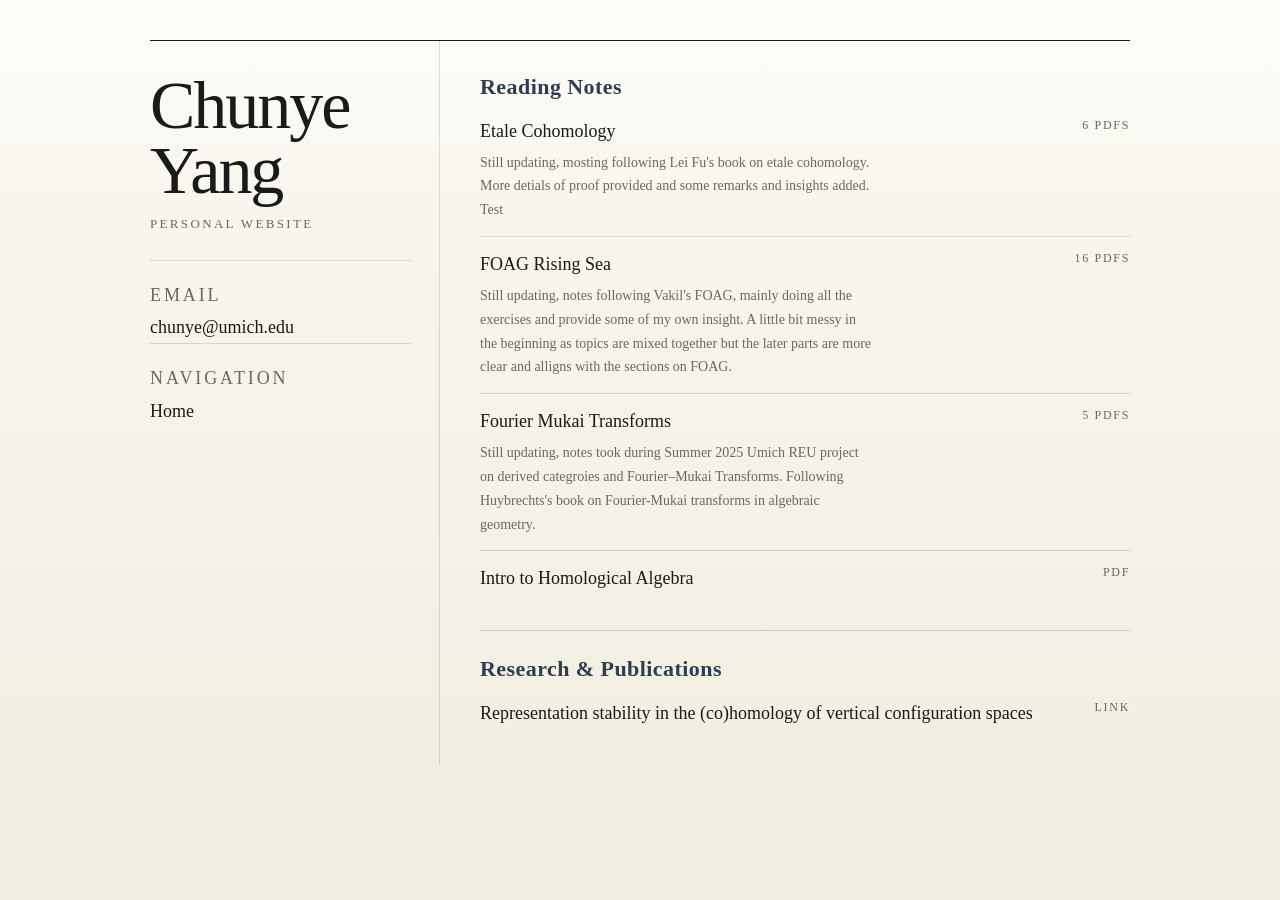
==== index.html @ 8c73e662 "new content:" ====
<!doctype html>
<html lang="en">
  <head>
    <meta charset="utf-8">
    <meta name="viewport" content="width=device-width, initial-scale=1">
    <title>Chunye Yang | Personal Website</title>
    <link rel="stylesheet" href="styles.css">
  </head>
  <body>
    <main class="page">
      <aside class="page-aside">
        <h1 class="site-name">Chunye Yang</h1>
        <p class="site-role">Personal Website</p>

        <div class="contact-block">
          <p class="label">Email</p>
          <p><a href="mailto:chunye@umich.edu">chunye@umich.edu</a></p>
        </div>

        <div class="contact-block">
          <p class="label">Navigation</p>
          <p><a href="index.html">Home</a></p>
        </div>
      </aside>

      <section class="page-content">
        <div class="panel">
          <h2 class="section-title">Reading Notes</h2>
          <ul class="topic-list">
            <li>
              <div class="topic-main">
                <div class="topic-link-row">
                  <a class="topic-link" href="topics/reading-notes--etale-cohomology.html">Etale Cohomology</a>
                </div>

                <p class="item-description">Still updating, mosting following Lei Fu&#x27;s book on etale cohomology. More detials of proof provided and some remarks and insights added. Test</p>
              </div>
              <span class="topic-meta">6 PDFs</span>
            </li>
            <li>
              <div class="topic-main">
                <div class="topic-link-row">
                  <a class="topic-link" href="topics/reading-notes--foag-rising-sea.html">FOAG Rising Sea</a>
                </div>

                <p class="item-description">Still updating, notes following Vakil&#x27;s FOAG, mainly doing all the exercises and provide some of my own insight. A little bit messy in the beginning as topics are mixed together but the later parts are more clear and alligns with the sections on FOAG.</p>
              </div>
              <span class="topic-meta">16 PDFs</span>
            </li>
            <li>
              <div class="topic-main">
                <div class="topic-link-row">
                  <a class="topic-link" href="topics/reading-notes--fourier-mukai-transforms.html">Fourier Mukai Transforms</a>
                </div>

                <p class="item-description">Still updating, notes took during Summer 2025 Umich REU project on derived categroies and Fourier–Mukai Transforms. Following Huybrechts&#x27;s book on Fourier-Mukai transforms in algebraic geometry.</p>
              </div>
              <span class="topic-meta">5 PDFs</span>
            </li>
            <li>
              <div class="topic-main">
                <div class="topic-link-row">
                  <a class="topic-link" href="docs/Intro%20to%20Homological%20Algebra/Intro%20to%20Homological%20Algebra.pdf" target="_blank" rel="noopener">Intro to Homological Algebra</a>
                </div>

              </div>
              <span class="topic-meta">PDF</span>
            </li>
          </ul>
        </div>
        <div class="panel">
          <h2 class="section-title">Research &amp; Publications</h2>
          <ul class="topic-list">
            <li>
              <div class="topic-main">
                <div class="topic-link-row">
                  <a class="topic-link" href="https://arxiv.org/abs/2412.01128" target="_blank" rel="noopener">Representation stability in the (co)homology of vertical configuration spaces</a>
                </div>

              </div>
              <span class="topic-meta">Link</span>
            </li>
          </ul>
        </div>
      </section>
    </main>
  </body>
</html>
---- styles.css ----
:root {
  color-scheme: light;
  --paper: #faf8f1;
  --paper-deep: #f0ecdf;
  --ink: #1a1a1a;
  --muted: #6b685f;
  --line: rgba(26, 26, 26, 0.14);
  --accent: #2e3d4f;
}

* {
  box-sizing: border-box;
}

body {
  margin: 0;
  min-height: 100vh;
  padding: 40px 24px;
  background:
    linear-gradient(180deg, rgba(255, 255, 255, 0.55), transparent 24%),
    linear-gradient(180deg, var(--paper) 0%, var(--paper-deep) 100%);
  color: var(--ink);
  font-family: "Iowan Old Style", "Palatino Linotype", "Book Antiqua", Georgia, serif;
}

a {
  color: inherit;
  text-decoration: none;
}

a:hover {
  color: var(--accent);
}

.page {
  width: min(980px, 100%);
  margin: 0 auto;
  display: grid;
  grid-template-columns: minmax(220px, 290px) minmax(0, 1fr);
  border-top: 1px solid var(--ink);
  animation: settle 560ms ease-out both;
}

.page-aside {
  padding: 32px 28px 32px 0;
  border-right: 1px solid var(--line);
}

.page-content {
  padding: 32px 0 0 40px;
}

.site-name {
  margin: 0 0 12px;
  font-size: clamp(40px, 6vw, 68px);
  line-height: 0.96;
  letter-spacing: -0.03em;
  font-weight: 400;
}

.site-role {
  margin: 0 0 28px;
  color: var(--muted);
  font-size: 13px;
  letter-spacing: 0.18em;
  text-transform: uppercase;
}

.contact-block {
  padding-top: 18px;
  border-top: 1px solid var(--line);
}

.label {
  margin: 0 0 8px;
  color: var(--muted);
  font-size: 12px;
  letter-spacing: 0.16em;
  text-transform: uppercase;
}

.contact-block p,
.intro,
.page-footer {
  margin: 0;
  line-height: 1.8;
}

.contact-block p {
  font-size: 18px;
}

.intro {
  max-width: 56ch;
  margin-bottom: 40px;
  color: var(--muted);
  font-size: 18px;
}

.panel {
  padding: 24px 0;
  border-top: 1px solid var(--line);
}

.panel:first-of-type {
  padding-top: 0;
  border-top: 0;
}

.section-note {
  margin: 0;
  color: var(--muted);
  font-size: 16px;
  line-height: 1.8;
}

.section-title,
.page-title {
  margin: 0 0 16px;
  letter-spacing: 0.02em;
}

.section-title {
  color: var(--accent);
  font-size: 22px;
  font-weight: 700;
  line-height: 1.3;
}

.page-title {
  font-weight: 400;
  font-size: clamp(28px, 4vw, 40px);
  line-height: 1.1;
}

.topic-list,
.document-list {
  margin: 0;
  padding: 0;
  list-style: none;
}

.topic-list li,
.document-list li {
  display: flex;
  justify-content: space-between;
  gap: 16px;
  align-items: flex-start;
  padding: 14px 0;
  border-top: 1px solid var(--line);
}

.topic-list li:first-child,
.document-list li:first-child {
  border-top: 0;
  padding-top: 0;
}

.topic-main {
  min-width: 0;
}

.topic-link,
.document-link {
  font-size: 18px;
  line-height: 1.5;
}

.item-description {
  margin: 6px 0 0;
  max-width: 56ch;
  color: var(--muted);
  font-size: 14px;
  line-height: 1.7;
}

.topic-link-row,
.page-title-row {
  display: flex;
  flex-wrap: wrap;
  gap: 10px 12px;
  align-items: center;
}

.topic-meta,
.document-meta,
.aux-link,
.breadcrumbs {
  color: var(--muted);
  font-size: 12px;
  letter-spacing: 0.14em;
  text-transform: uppercase;
}

.aux-link {
  display: inline-block;
  padding: 3px 8px;
  border: 1px solid var(--line);
}

.breadcrumbs {
  margin: 0 0 18px;
}

.page-footer {
  margin-top: 26px;
  color: var(--muted);
  font-size: 14px;
}

.page-description {
  margin-bottom: 24px;
}

@keyframes settle {
  from {
    opacity: 0;
    transform: translateY(16px);
  }

  to {
    opacity: 1;
    transform: translateY(0);
  }
}

@media (max-width: 780px) {
  body {
    padding: 24px 18px;
  }

  .page {
    grid-template-columns: 1fr;
  }

  .page-aside {
    padding: 24px 0 28px;
    border-right: 0;
    border-bottom: 1px solid var(--line);
  }

  .page-content {
    padding: 28px 0 0;
  }

  .topic-list li,
  .document-list li {
    flex-direction: column;
    align-items: flex-start;
    gap: 6px;
  }
}
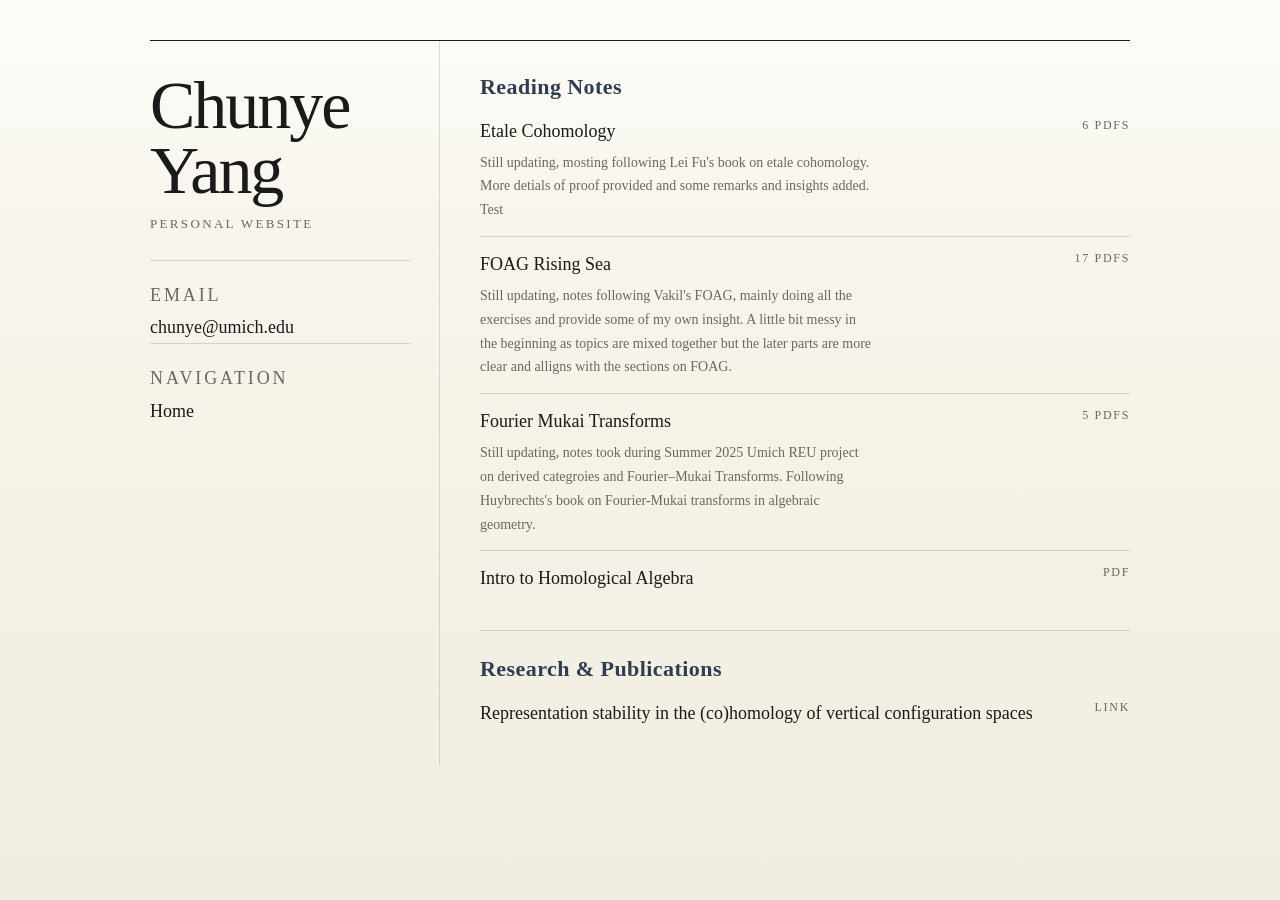
==== commit a627a5ca: "new content:" ====
--- a/index.html
+++ b/index.html
@@ -45,7 +45,7 @@
 
                 <p class="item-description">Still updating, notes following Vakil&#x27;s FOAG, mainly doing all the exercises and provide some of my own insight. A little bit messy in the beginning as topics are mixed together but the later parts are more clear and alligns with the sections on FOAG.</p>
               </div>
-              <span class="topic-meta">16 PDFs</span>
+              <span class="topic-meta">17 PDFs</span>
             </li>
             <li>
               <div class="topic-main">
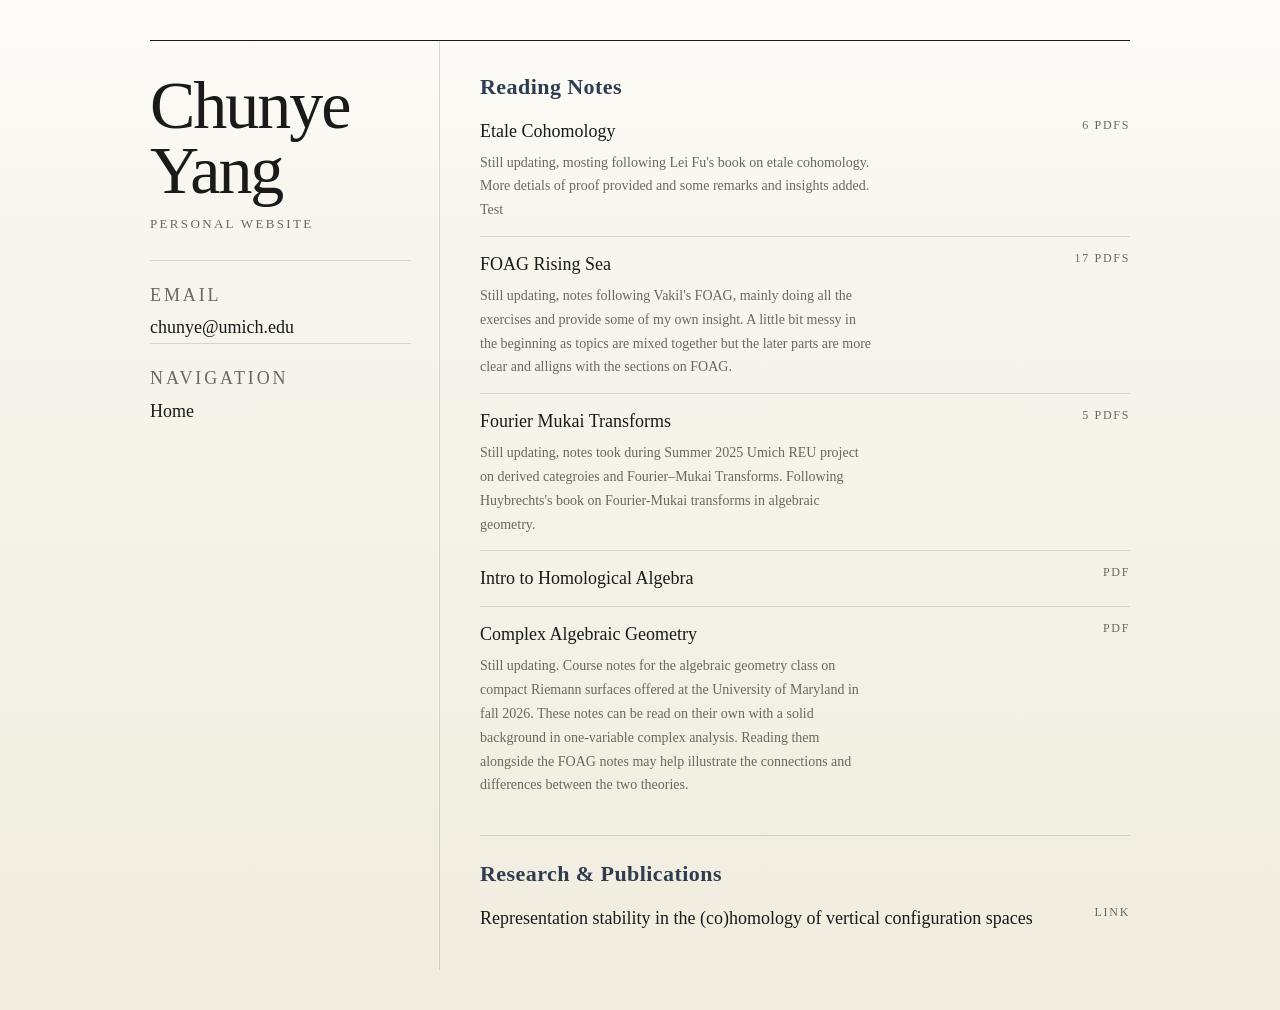
==== commit b279a4ba: "new content:" ====
--- a/index.html
+++ b/index.html
@@ -66,6 +66,16 @@
               </div>
               <span class="topic-meta">PDF</span>
             </li>
+            <li>
+              <div class="topic-main">
+                <div class="topic-link-row">
+                  <a class="topic-link" href="docs/Compact%20Riemann%20Surface/Algebraic%20Geometry%20on%20Compact%20Riemann%20Surfaces%20Notes.pdf" target="_blank" rel="noopener">Complex Algebraic Geometry</a>
+                </div>
+
+                <p class="item-description">Still updating. Course notes for the algebraic geometry class on compact Riemann surfaces offered at the University of Maryland in fall 2026. These notes can be read on their own with a solid background in one-variable complex analysis. Reading them alongside the FOAG notes may help illustrate the connections and differences between the two theories.</p>
+              </div>
+              <span class="topic-meta">PDF</span>
+            </li>
           </ul>
         </div>
         <div class="panel">
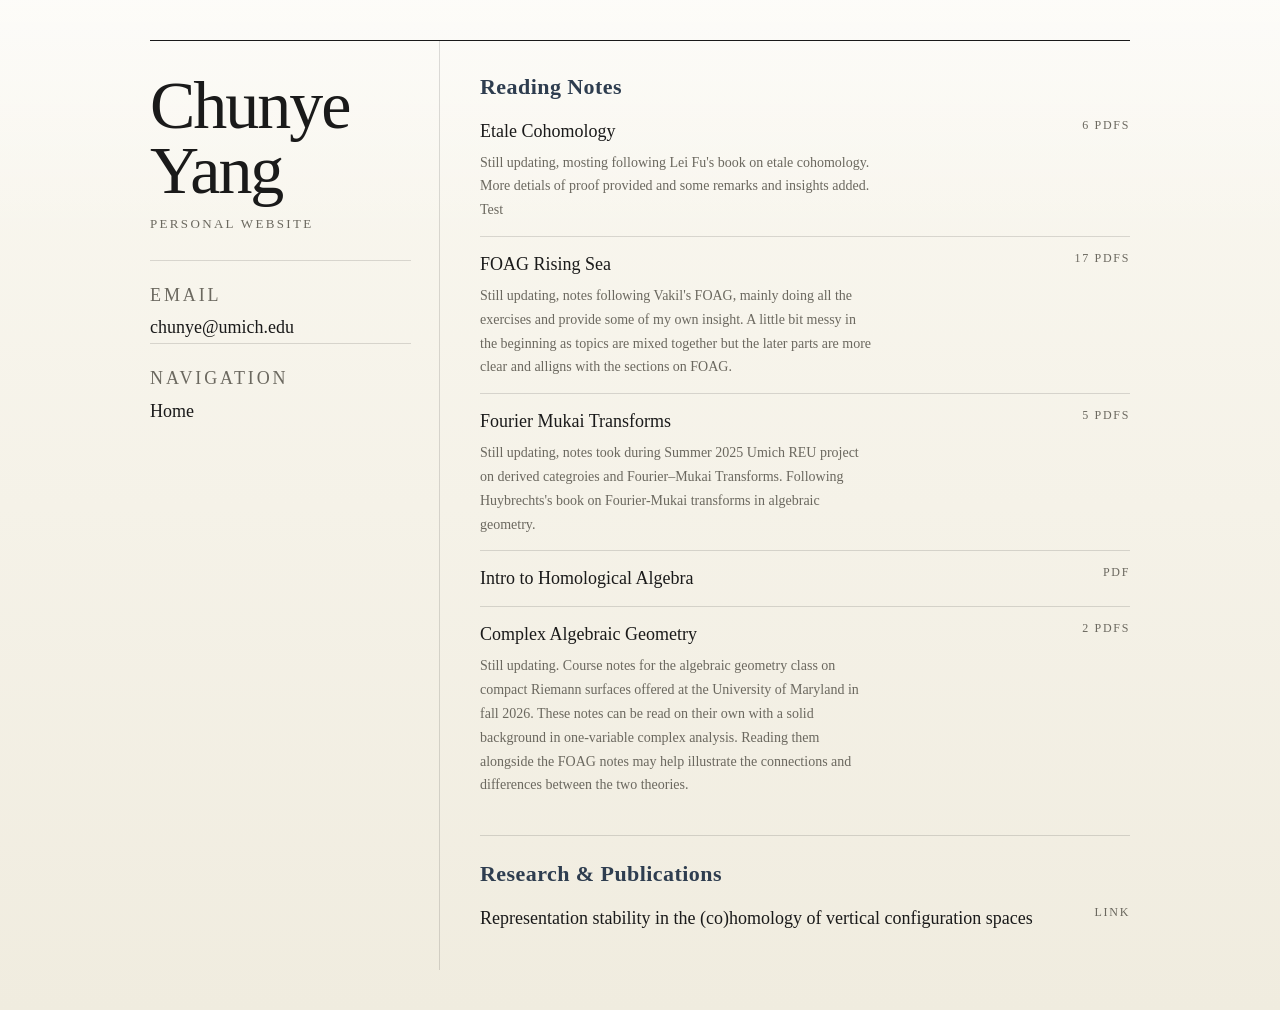
==== commit 757d5f33: "new content:" ====
--- a/index.html
+++ b/index.html
@@ -69,12 +69,12 @@
             <li>
               <div class="topic-main">
                 <div class="topic-link-row">
-                  <a class="topic-link" href="docs/Compact%20Riemann%20Surface/Algebraic%20Geometry%20on%20Compact%20Riemann%20Surfaces%20Notes.pdf" target="_blank" rel="noopener">Complex Algebraic Geometry</a>
+                  <a class="topic-link" href="topics/reading-notes--complex-algebraic-geometry.html">Complex Algebraic Geometry</a>
                 </div>
 
                 <p class="item-description">Still updating. Course notes for the algebraic geometry class on compact Riemann surfaces offered at the University of Maryland in fall 2026. These notes can be read on their own with a solid background in one-variable complex analysis. Reading them alongside the FOAG notes may help illustrate the connections and differences between the two theories.</p>
               </div>
-              <span class="topic-meta">PDF</span>
+              <span class="topic-meta">2 PDFs</span>
             </li>
           </ul>
         </div>
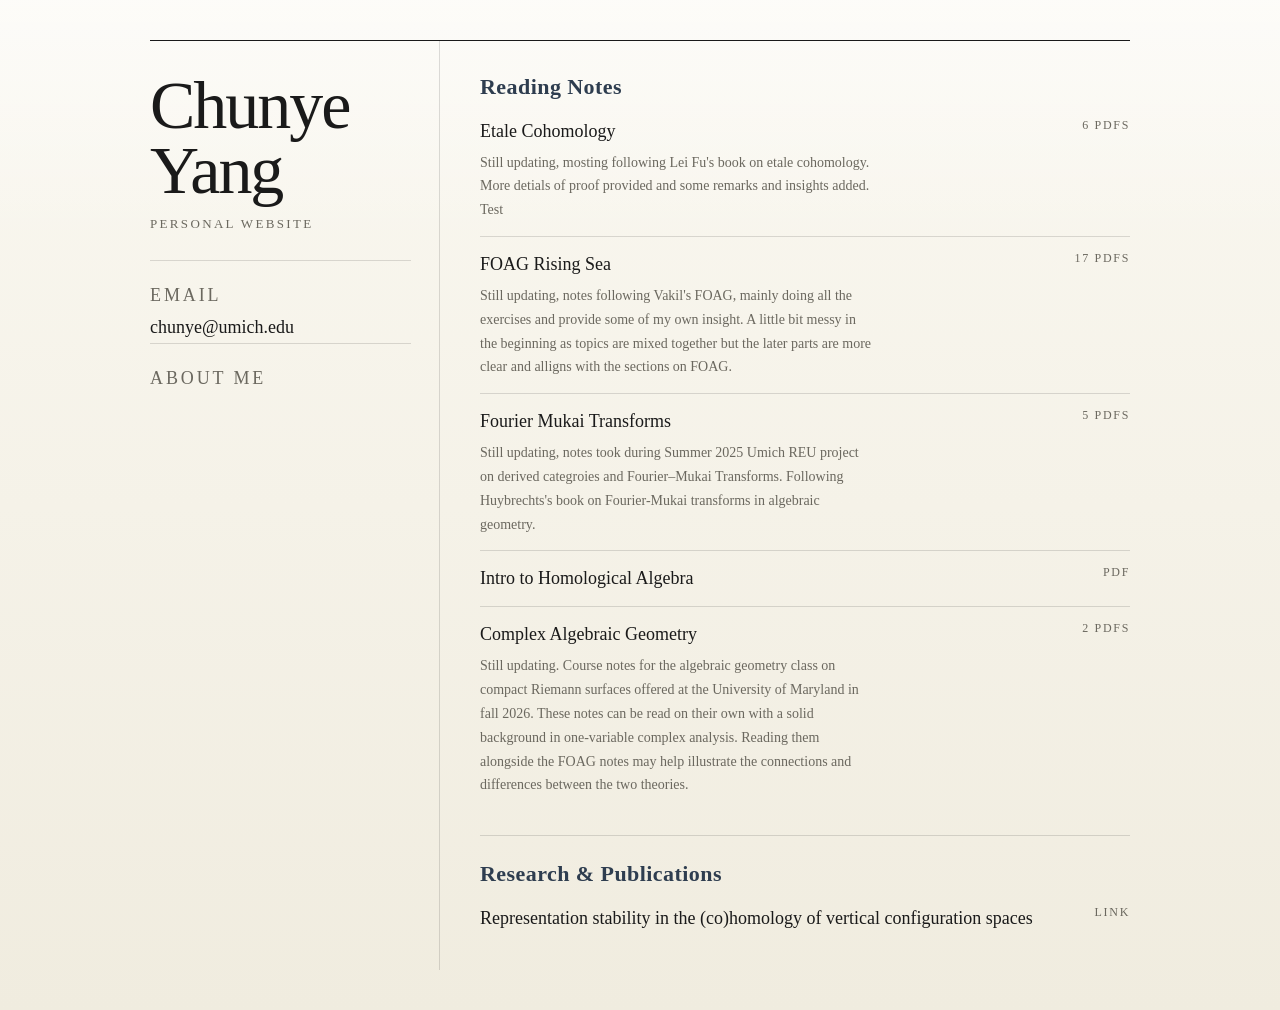
==== commit 035cc48d: "new content:" ====
--- a/index.html
+++ b/index.html
@@ -18,8 +18,8 @@
         </div>
 
         <div class="contact-block">
-          <p class="label">Navigation</p>
-          <p><a href="index.html">Home</a></p>
+          <p class="label">About me</p>
+          <p class="bio"></p>
         </div>
       </aside>
 
@@ -60,7 +60,7 @@
             <li>
               <div class="topic-main">
                 <div class="topic-link-row">
-                  <a class="topic-link" href="docs/Intro%20to%20Homological%20Algebra/Intro%20to%20Homological%20Algebra.pdf" target="_blank" rel="noopener">Intro to Homological Algebra</a>
+                  <a class="topic-link" href="docs/Intro%20to%20Homological%20Algebra/Intro%20to%20Homological%20Algebra.pdf?v=9374daa96458" target="_blank" rel="noopener">Intro to Homological Algebra</a>
                 </div>
 
               </div>
--- a/styles.css
+++ b/styles.css
@@ -90,6 +90,12 @@
   font-size: 18px;
 }
 
+.contact-block .bio {
+  white-space: pre-line;
+  overflow-wrap: anywhere;
+  margin-top: 8px;
+}
+
 .intro {
   max-width: 56ch;
   margin-bottom: 40px;
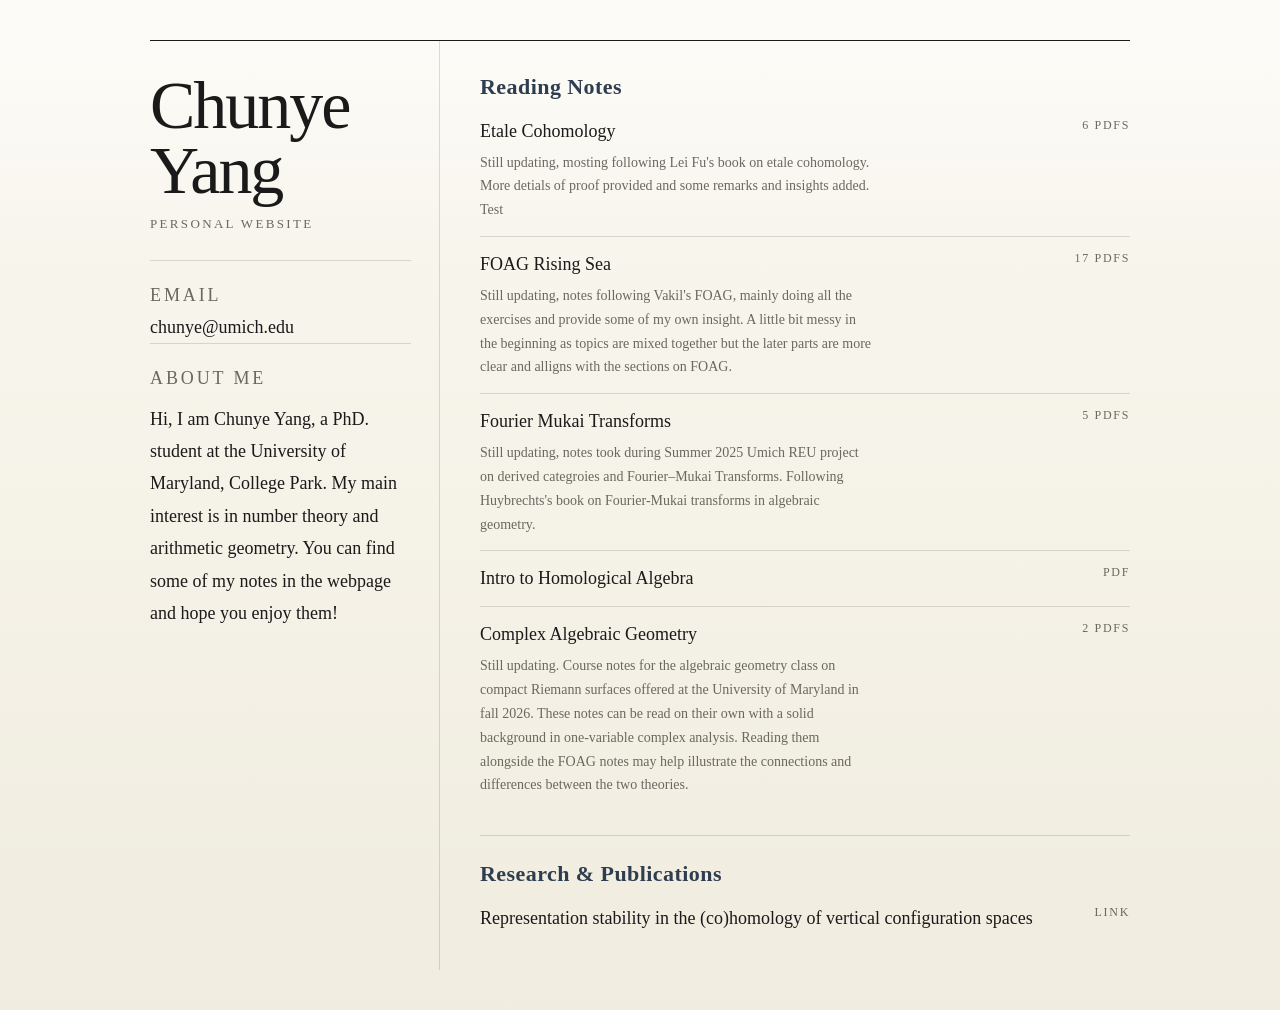
==== commit ce145e52: "new content:" ====
--- a/index.html
+++ b/index.html
@@ -19,7 +19,7 @@
 
         <div class="contact-block">
           <p class="label">About me</p>
-          <p class="bio"></p>
+          <p class="bio">Hi, I am Chunye Yang, a PhD. student at the University of Maryland, College Park. My main interest is in number theory and arithmetic geometry. You can find some of my notes in the webpage and hope you enjoy them!</p>
         </div>
       </aside>
 
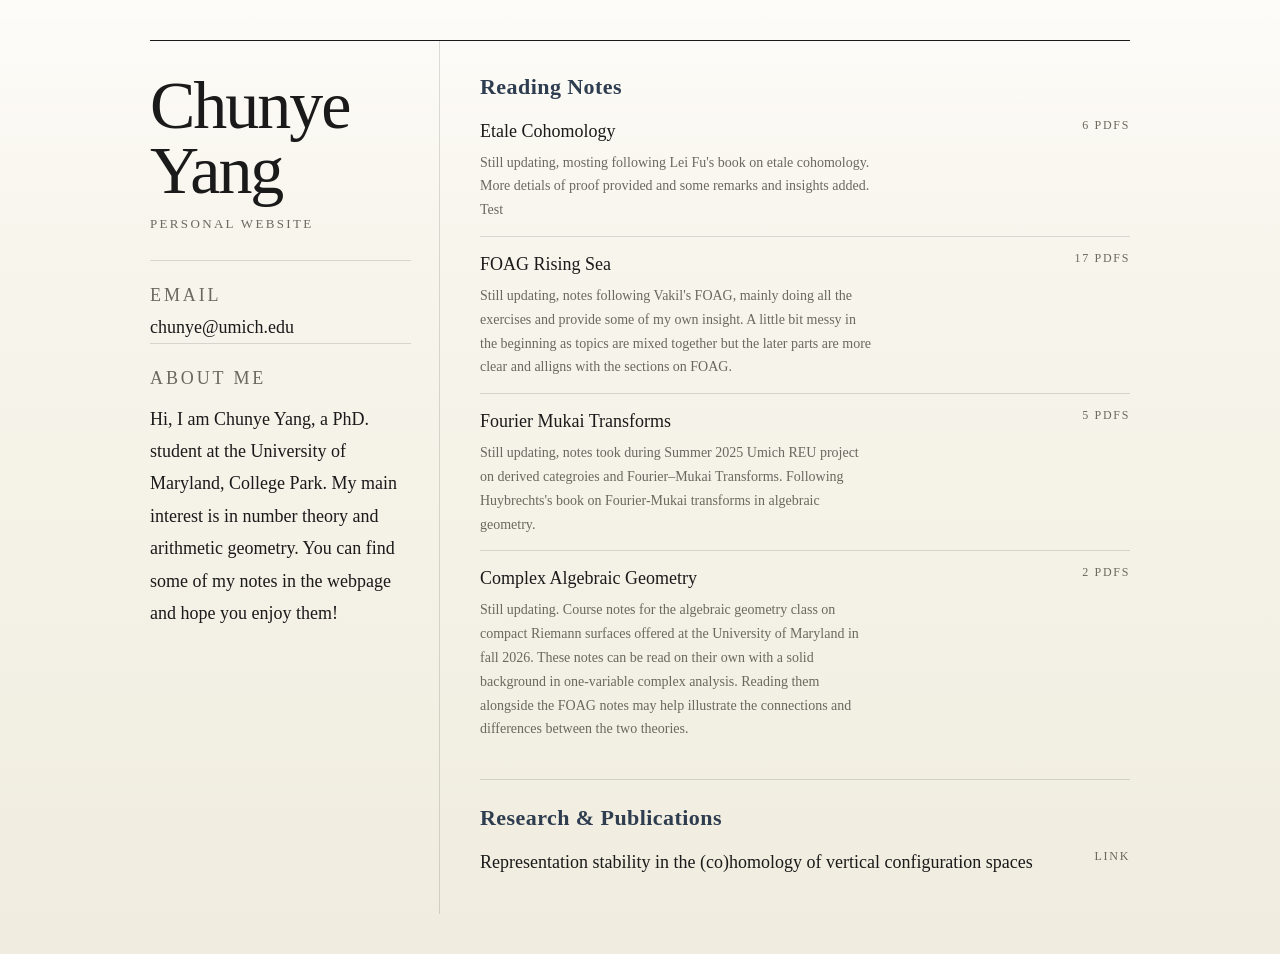
==== commit 356463f7: "new content:" ====
--- a/index.html
+++ b/index.html
@@ -60,15 +60,6 @@
             <li>
               <div class="topic-main">
                 <div class="topic-link-row">
-                  <a class="topic-link" href="docs/Intro%20to%20Homological%20Algebra/Intro%20to%20Homological%20Algebra.pdf?v=9374daa96458" target="_blank" rel="noopener">Intro to Homological Algebra</a>
-                </div>
-
-              </div>
-              <span class="topic-meta">PDF</span>
-            </li>
-            <li>
-              <div class="topic-main">
-                <div class="topic-link-row">
                   <a class="topic-link" href="topics/reading-notes--complex-algebraic-geometry.html">Complex Algebraic Geometry</a>
                 </div>
 
